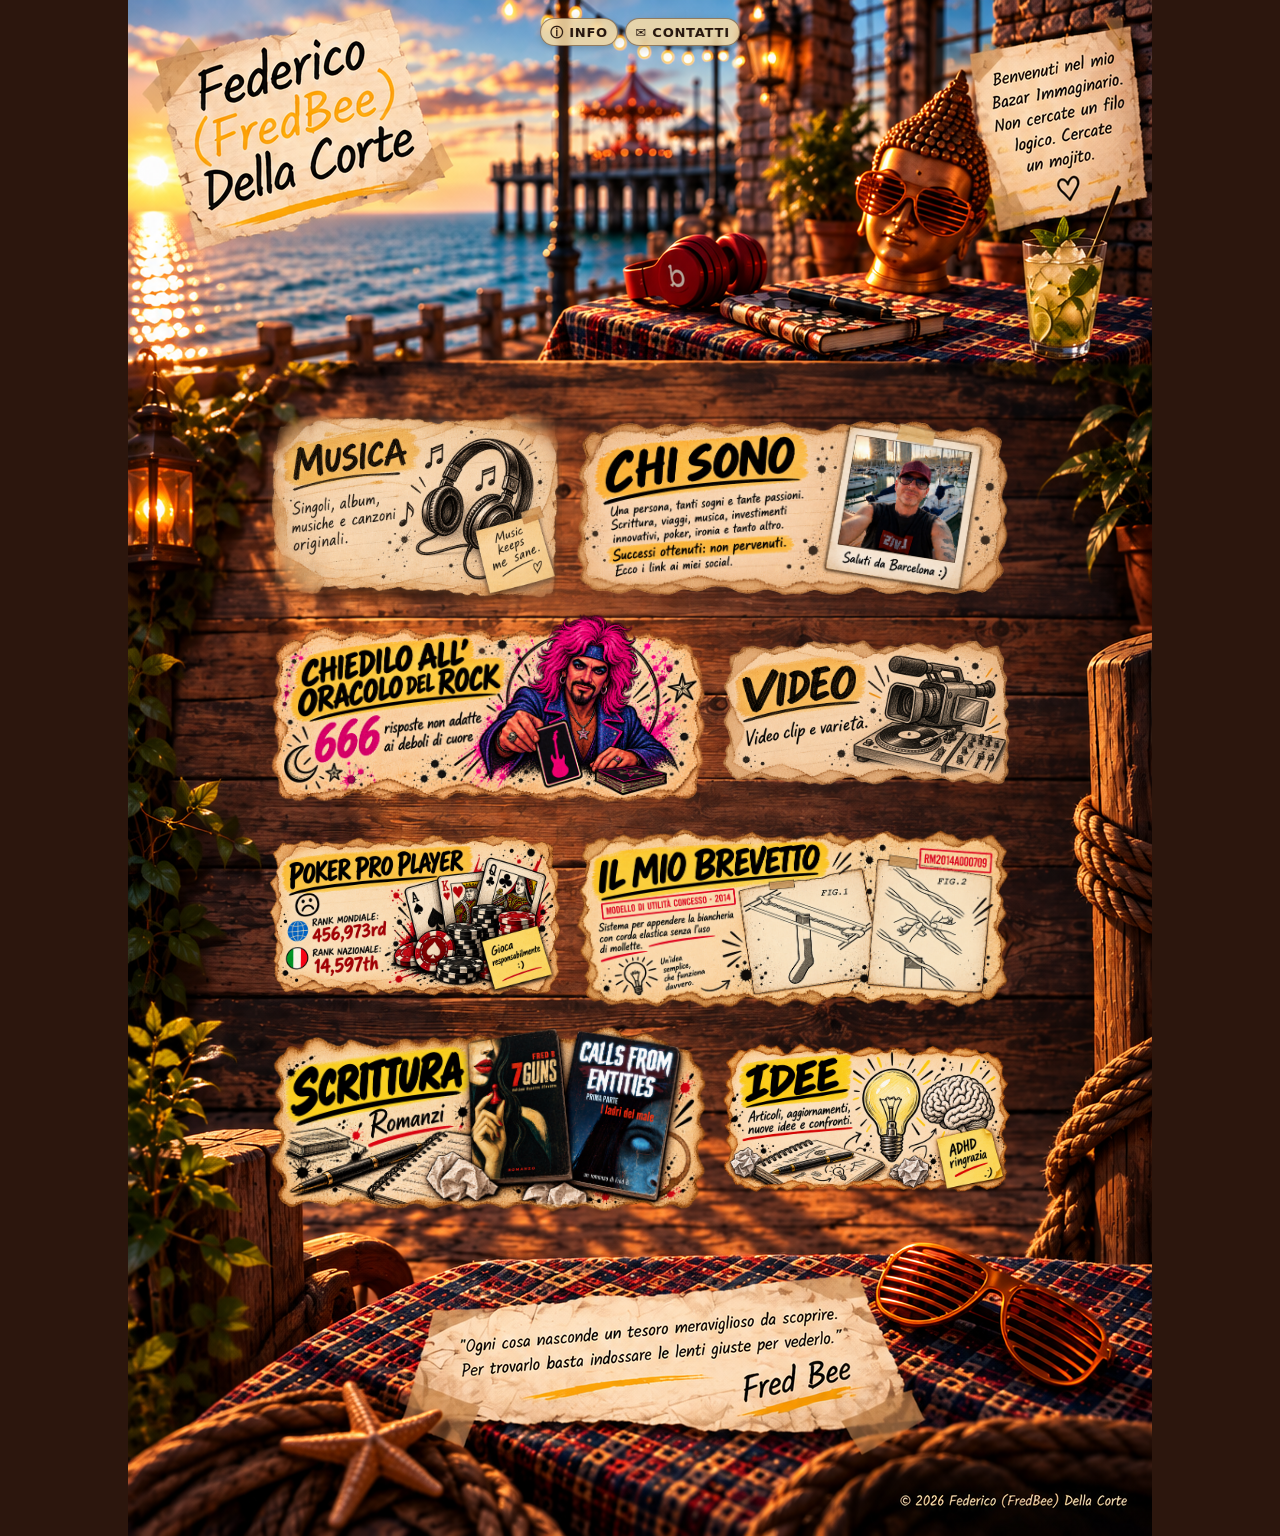
==== index.html @ d3c8e902 "Add files via upload" ====
<!doctype html>
<html lang="it">
<head>
  <meta charset="utf-8">
  <meta name="viewport" content="width=device-width, initial-scale=1">
  <meta name="description" content="Il Bazar Immaginario di Federico (FredBee) Della Corte: musica, scrittura, video, idee, poker, invenzioni e progetti indipendenti.">
  <meta name="theme-color" content="#b87435">
  <title>Federico (FredBee) Della Corte — Bazar Immaginario</title>
  <link rel="stylesheet" href="style.css">
  <script type="application/ld+json">
  {
    "@context":"https://schema.org",
    "@type":"Person",
    "name":"Federico Della Corte",
    "alternateName":["FredBee","Fred B."],
    "sameAs":[
      "https://www.instagram.com/_fredbee_/",
      "https://www.facebook.com/federico.ilrosso.90",
      "https://www.linkedin.com/in/federico-della-corte-25b599165/",
      "https://open.spotify.com/artist/2cmrlFHGVlxnBY5yJMULeA"
    ]
  }
  </script>
</head>
<body>
  <main class="bazar" aria-label="Bazar Immaginario di Federico Della Corte">
    <img class="master" src="assets/master.png" alt="Bazar Immaginario sul mare di Federico FredBee Della Corte">

    <nav class="micro-nav" aria-label="Informazioni e contatti">
      <a href="info.html" class="micro-btn">ⓘ INFO</a>
      <a href="mailto:federicodellacorte@gmail.com?subject=Contatto%20dal%20sito%20FredBee" class="micro-btn">✉ CONTATTI</a>
    </nav>

    <section class="blocks" aria-label="Progetti e attività">
      <div class="block-row row-pg">
        <article class="block small music">
          <img src="assets/blocks/musica.png" alt="Musica — singoli, album, musiche e canzoni originali">
          <a class="hit hit-main" href="https://open.spotify.com/artist/2cmrlFHGVlxnBY5yJMULeA" target="_blank" rel="noopener" aria-label="Ascolta FredBee su Spotify"></a>
        </article>

        <article class="block large about">
          <img src="assets/blocks/chi-sono.png" alt="Chi sono — Federico Della Corte, FredBee, passioni e social">
          <a class="hit hit-left" href="https://www.instagram.com/_fredbee_/" target="_blank" rel="noopener" aria-label="Instagram di Federico Della Corte"></a>
          <a class="hit hit-right" href="https://www.facebook.com/federico.ilrosso.90" target="_blank" rel="noopener" aria-label="Facebook di Federico Della Corte"></a>
        </article>
      </div>

      <div class="block-row row-gp">
        <article class="block large oracle">
          <img src="assets/blocks/oracolo.png" alt="Chiedilo all'Oracolo del Rock — 666 risposte non adatte ai deboli di cuore">
          <a class="hit hit-left" href="https://www.chiediloalloracolodelrock.com/" target="_blank" rel="noopener" aria-label="Visita Chiedilo all'Oracolo del Rock"></a>
          <a class="hit hit-right" href="https://open.spotify.com/playlist/3gXQ5FPC0mRNcdaWWpDBcn?si=XI5HZTtsS4aElM2mNZoh-w" target="_blank" rel="noopener" aria-label="Playlist Spotify dell'Oracolo del Rock"></a>
        </article>

        <article class="block small video">
          <img src="assets/blocks/video.png" alt="Video — video clip e varietà">
          <a class="hit hit-third-left" href="https://www.youtube.com/@FredBeeMusicChannel" target="_blank" rel="noopener" aria-label="FredBee Music Channel su YouTube"></a>
          <a class="hit hit-third-center" href="https://youtube.com/@fredbeevarietychannel" target="_blank" rel="noopener" aria-label="FredBee Variety Channel su YouTube"></a>
          <a class="hit hit-third-right" href="https://www.youtube.com/@ChiediloAllOracoloDelRock" target="_blank" rel="noopener" aria-label="Chiedilo all'Oracolo del Rock su YouTube"></a>
        </article>
      </div>

      <div class="block-row row-pg">
        <article class="block small poker">
          <img src="assets/blocks/poker.png" alt="Poker Pro Player — ranking mondiale 456,973rd e nazionale 14,597th">
          <a class="hit hit-main" href="https://pokerdb.thehendonmob.com/player.php?a=r&amp;n=1281831" target="_blank" rel="noopener" aria-label="Profilo poker di Federico Della Corte su The Hendon Mob"></a>
        </article>

        <article class="block large patent">
          <img src="assets/blocks/brevetto.png" alt="Il mio brevetto — modello di utilità concesso nel 2014 per stendere la biancheria senza mollette">
          <a class="hit hit-main" href="assets/docs/brevetto-originale.pdf" target="_blank" aria-label="Guarda il brevetto originale"></a>
        </article>
      </div>

      <div class="block-row row-gp">
        <article class="block large writing">
          <img src="assets/blocks/scrittura.png" alt="Scrittura — romanzi 7Guns e Calls From Entities di Fred B.">
          <a class="hit hit-left" href="https://www.amazon.it/dp/B0CW1LZ4VV" target="_blank" rel="noopener" aria-label="7Guns su Amazon"></a>
          <a class="hit hit-right" href="https://www.amazon.it/dp/B093X59T35" target="_blank" rel="noopener" aria-label="Calls From Entities su Amazon"></a>
        </article>

        <article class="block small ideas">
          <img src="assets/blocks/idee.png" alt="Idee — articoli, aggiornamenti, nuove idee e confronti">
          <a class="hit hit-main" href="https://www.linkedin.com/in/federico-della-corte-25b599165/" target="_blank" rel="noopener" aria-label="Segui Federico Della Corte su LinkedIn"></a>
        </article>
      </div>
    </section>
  </main>
</body>
</html>
---- style.css ----
*{box-sizing:border-box}
html,body{margin:0;background:#2c160d;color:#24160f;font-family:Georgia,"Times New Roman",serif}
body{min-width:320px}
.bazar{position:relative;width:min(100%,1024px);margin:0 auto;aspect-ratio:2/3;overflow:hidden;background:#b87435}
.master{position:absolute;inset:0;width:100%;height:100%;display:block}

.micro-nav{position:absolute;z-index:5;top:1.2%;left:50%;transform:translateX(-50%);display:flex;gap:.45rem;white-space:nowrap}
.micro-btn{font:700 clamp(9px,1.25vw,13px)/1 system-ui,sans-serif;letter-spacing:.06em;text-decoration:none;color:#25150d;background:rgba(244,218,166,.88);border:1px solid rgba(62,35,20,.5);padding:.48em .7em;border-radius:999px;box-shadow:0 2px 8px rgba(0,0,0,.18);backdrop-filter:blur(2px)}

/* Desktop master geometry: 745 px wide at the 1024 px reference canvas. */
.blocks{position:absolute;z-index:3;left:13.67%;top:26.56%;width:72.75%;display:flex;flex-direction:column;gap:8px}
.block-row{display:grid;width:100%;column-gap:10px;align-items:center}
.block-row.row-pg{grid-template-columns:minmax(0,2fr) minmax(0,3fr)}
.block-row.row-gp{grid-template-columns:minmax(0,3fr) minmax(0,2fr)}
.block{position:relative;min-width:0;height:auto}
.block img{width:100%;height:auto;display:block;object-fit:contain}

.hit{position:absolute;z-index:4;display:block;bottom:5%;height:20%;border-radius:10px}
.hit:focus-visible{outline:3px solid #ffd15b;outline-offset:2px;background:rgba(255,209,91,.18)}
.hit-main{left:7%;right:7%}
.hit-left{left:5%;width:42%}
.hit-right{right:5%;width:42%}

@media(max-width:700px){
  body{background:#b87435}
  .bazar{width:100%;aspect-ratio:auto;min-height:100vh;overflow:visible;background:#b87435}
  .master{position:relative;width:100%;height:auto}
  .blocks{position:relative;left:auto;top:auto;width:94%;margin:-1.5rem auto 2rem;display:flex;flex-direction:column;gap:.45rem}
  .block-row,.block-row.row-pg,.block-row.row-gp{display:flex;flex-direction:column;gap:.45rem}
  .block img{height:auto}
  .micro-nav{position:fixed;top:.55rem;left:50%;transform:translateX(-50%)}
  .micro-btn{font-size:10px;background:rgba(244,218,166,.95)}
}

/* MOBILE FIX v1 — desktop above 700px remains untouched. */
@media(max-width:700px){
  body{background:#2c160d}

  .bazar{
    position:relative;
    display:flex;
    flex-direction:column;
    width:100%;
    max-width:700px;
    min-height:100vh;
    margin:0 auto;
    overflow:visible;
    background:#7b3d1d;
  }

  /* On mobile the tall master is not shown in full: it is split into
     a compact hero crop and a compact closing crop. */
  .master{display:none}

  .bazar::before{
    content:"";
    display:block;
    width:100%;
    aspect-ratio:1024/390;
    flex:0 0 auto;
    background-image:url("assets/master.png");
    background-repeat:no-repeat;
    background-size:100% auto;
    background-position:center top;
  }

  .bazar::after{
    content:"";
    display:block;
    width:100%;
    aspect-ratio:1024/320;
    flex:0 0 auto;
    background-image:url("assets/master.png");
    background-repeat:no-repeat;
    background-size:100% auto;
    background-position:center bottom;
  }

  .micro-nav{
    position:absolute;
    z-index:10;
    top:.55rem;
    left:50%;
    transform:translateX(-50%);
    gap:.35rem;
  }

  .micro-btn{
    font-size:10px;
    padding:.48em .68em;
    background:rgba(244,218,166,.95);
  }

  .blocks{
    position:relative;
    z-index:3;
    left:auto;
    top:auto;
    width:96%;
    margin:.35rem auto .45rem;
    display:flex;
    flex-direction:column;
    gap:.38rem;
  }

  .block-row,
  .block-row.row-pg,
  .block-row.row-gp{
    display:flex;
    flex-direction:column;
    width:100%;
    gap:.38rem;
  }

  .block{
    width:100%;
    min-width:0;
  }

  .block img{
    display:block;
    width:100%;
    height:auto;
    object-fit:contain;
  }
}

/* VIDEO: three equal clickable areas for the three YouTube channels. */
.hit-third-left { left: 0; top: 0; width: 33.333%; height: 100%; }
.hit-third-center { left: 33.333%; top: 0; width: 33.334%; height: 100%; }
.hit-third-right { left: 66.667%; top: 0; width: 33.333%; height: 100%; }
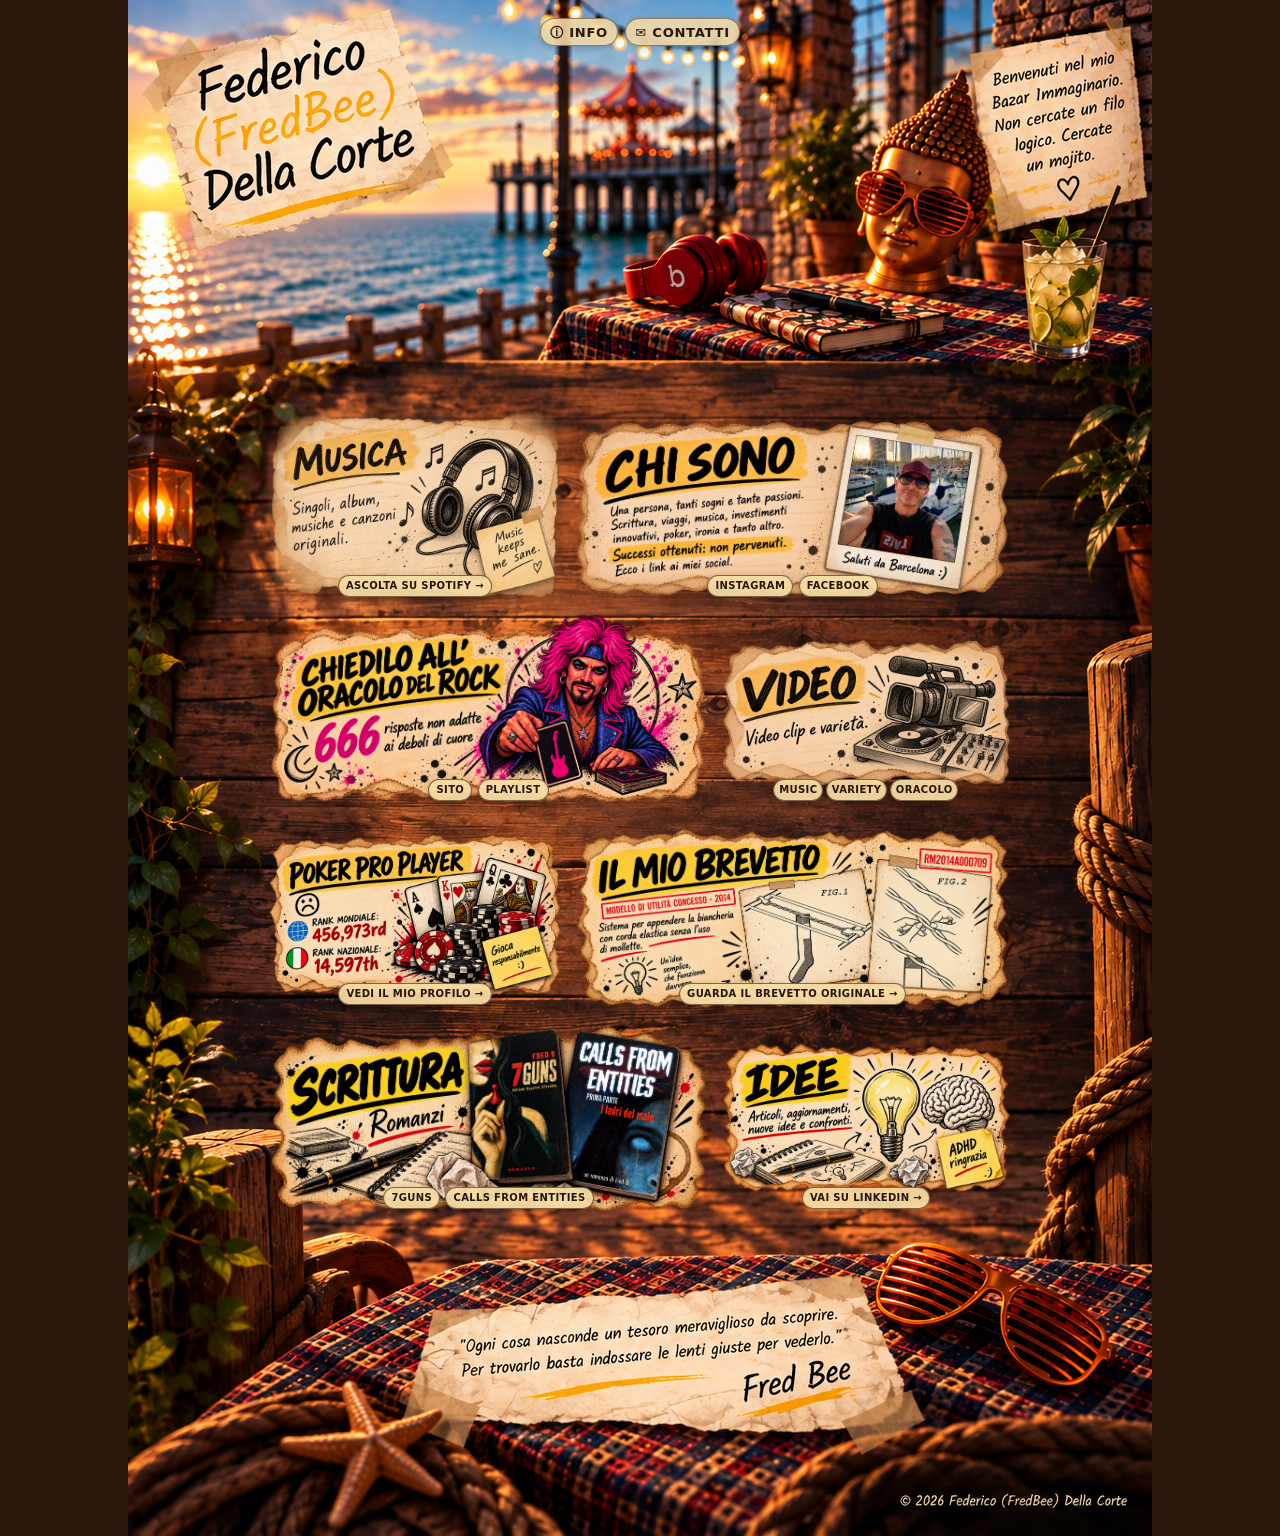
==== commit bca13d5d: "Add files via upload" ====
--- a/index.html
+++ b/index.html
@@ -35,53 +35,48 @@
       <div class="block-row row-pg">
         <article class="block small music">
           <img src="assets/blocks/musica.png" alt="Musica — singoli, album, musiche e canzoni originali">
-          <a class="hit hit-main" href="https://open.spotify.com/artist/2cmrlFHGVlxnBY5yJMULeA" target="_blank" rel="noopener" aria-label="Ascolta FredBee su Spotify"></a>
+          <div class="cta-bar"><a class="cta" href="https://open.spotify.com/artist/2cmrlFHGVlxnBY5yJMULeA" target="_blank" rel="noopener">ASCOLTA SU SPOTIFY →</a></div>
         </article>
 
         <article class="block large about">
           <img src="assets/blocks/chi-sono.png" alt="Chi sono — Federico Della Corte, FredBee, passioni e social">
-          <a class="hit hit-left" href="https://www.instagram.com/_fredbee_/" target="_blank" rel="noopener" aria-label="Instagram di Federico Della Corte"></a>
-          <a class="hit hit-right" href="https://www.facebook.com/federico.ilrosso.90" target="_blank" rel="noopener" aria-label="Facebook di Federico Della Corte"></a>
+          <div class="cta-bar"><a class="cta" href="https://www.instagram.com/_fredbee_/" target="_blank" rel="noopener">INSTAGRAM</a><a class="cta" href="https://www.facebook.com/federico.ilrosso.90" target="_blank" rel="noopener">FACEBOOK</a></div>
         </article>
       </div>
 
       <div class="block-row row-gp">
         <article class="block large oracle">
           <img src="assets/blocks/oracolo.png" alt="Chiedilo all'Oracolo del Rock — 666 risposte non adatte ai deboli di cuore">
-          <a class="hit hit-left" href="https://www.chiediloalloracolodelrock.com/" target="_blank" rel="noopener" aria-label="Visita Chiedilo all'Oracolo del Rock"></a>
-          <a class="hit hit-right" href="https://open.spotify.com/playlist/3gXQ5FPC0mRNcdaWWpDBcn?si=XI5HZTtsS4aElM2mNZoh-w" target="_blank" rel="noopener" aria-label="Playlist Spotify dell'Oracolo del Rock"></a>
+          <div class="cta-bar"><a class="cta" href="https://www.chiediloalloracolodelrock.com/" target="_blank" rel="noopener">SITO</a><a class="cta" href="https://open.spotify.com/playlist/3gXQ5FPC0mRNcdaWWpDBcn?si=XI5HZTtsS4aElM2mNZoh-w" target="_blank" rel="noopener">PLAYLIST</a></div>
         </article>
 
         <article class="block small video">
           <img src="assets/blocks/video.png" alt="Video — video clip e varietà">
-          <a class="hit hit-third-left" href="https://www.youtube.com/@FredBeeMusicChannel" target="_blank" rel="noopener" aria-label="FredBee Music Channel su YouTube"></a>
-          <a class="hit hit-third-center" href="https://youtube.com/@fredbeevarietychannel" target="_blank" rel="noopener" aria-label="FredBee Variety Channel su YouTube"></a>
-          <a class="hit hit-third-right" href="https://www.youtube.com/@ChiediloAllOracoloDelRock" target="_blank" rel="noopener" aria-label="Chiedilo all'Oracolo del Rock su YouTube"></a>
+          <div class="cta-bar cta-three"><a class="cta" href="https://www.youtube.com/@FredBeeMusicChannel" target="_blank" rel="noopener">MUSIC</a><a class="cta" href="https://youtube.com/@fredbeevarietychannel" target="_blank" rel="noopener">VARIETY</a><a class="cta" href="https://www.youtube.com/@ChiediloAllOracoloDelRock" target="_blank" rel="noopener">ORACOLO</a></div>
         </article>
       </div>
 
       <div class="block-row row-pg">
         <article class="block small poker">
           <img src="assets/blocks/poker.png" alt="Poker Pro Player — ranking mondiale 456,973rd e nazionale 14,597th">
-          <a class="hit hit-main" href="https://pokerdb.thehendonmob.com/player.php?a=r&amp;n=1281831" target="_blank" rel="noopener" aria-label="Profilo poker di Federico Della Corte su The Hendon Mob"></a>
+          <div class="cta-bar"><a class="cta" href="https://pokerdb.thehendonmob.com/player.php?a=r&amp;n=1281831" target="_blank" rel="noopener">VEDI IL MIO PROFILO →</a></div>
         </article>
 
         <article class="block large patent">
           <img src="assets/blocks/brevetto.png" alt="Il mio brevetto — modello di utilità concesso nel 2014 per stendere la biancheria senza mollette">
-          <a class="hit hit-main" href="assets/docs/brevetto-originale.pdf" target="_blank" aria-label="Guarda il brevetto originale"></a>
+          <div class="cta-bar"><a class="cta" href="assets/docs/brevetto-originale.pdf" target="_blank">GUARDA IL BREVETTO ORIGINALE →</a></div>
         </article>
       </div>
 
       <div class="block-row row-gp">
         <article class="block large writing">
           <img src="assets/blocks/scrittura.png" alt="Scrittura — romanzi 7Guns e Calls From Entities di Fred B.">
-          <a class="hit hit-left" href="https://www.amazon.it/dp/B0CW1LZ4VV" target="_blank" rel="noopener" aria-label="7Guns su Amazon"></a>
-          <a class="hit hit-right" href="https://www.amazon.it/dp/B093X59T35" target="_blank" rel="noopener" aria-label="Calls From Entities su Amazon"></a>
+          <div class="cta-bar"><a class="cta" href="https://www.amazon.it/dp/B0CW1LZ4VV" target="_blank" rel="noopener">7GUNS</a><a class="cta" href="https://www.amazon.it/dp/B093X59T35" target="_blank" rel="noopener">CALLS FROM ENTITIES</a></div>
         </article>
 
         <article class="block small ideas">
           <img src="assets/blocks/idee.png" alt="Idee — articoli, aggiornamenti, nuove idee e confronti">
-          <a class="hit hit-main" href="https://www.linkedin.com/in/federico-della-corte-25b599165/" target="_blank" rel="noopener" aria-label="Segui Federico Della Corte su LinkedIn"></a>
+          <div class="cta-bar"><a class="cta" href="https://www.linkedin.com/in/federico-della-corte-25b599165/" target="_blank" rel="noopener">VAI SU LINKEDIN →</a></div>
         </article>
       </div>
     </section>
--- a/style.css
+++ b/style.css
@@ -129,3 +129,46 @@
 .hit-third-left { left: 0; top: 0; width: 33.333%; height: 100%; }
 .hit-third-center { left: 33.333%; top: 0; width: 33.334%; height: 100%; }
 .hit-third-right { left: 66.667%; top: 0; width: 33.333%; height: 100%; }
+
+/* Visible CTA links — added without changing the approved block/grid geometry. */
+.cta-bar{
+  position:absolute;
+  z-index:6;
+  left:6%;
+  right:6%;
+  bottom:3.5%;
+  display:flex;
+  justify-content:center;
+  align-items:center;
+  gap:.32rem;
+  pointer-events:none;
+}
+.cta{
+  pointer-events:auto;
+  display:inline-flex;
+  align-items:center;
+  justify-content:center;
+  min-height:22px;
+  padding:.42em .72em;
+  border:1px solid rgba(54,31,17,.62);
+  border-radius:999px;
+  background:rgba(246,220,164,.94);
+  box-shadow:0 2px 7px rgba(0,0,0,.20);
+  color:#24150d;
+  font:800 clamp(7px,.88vw,10px)/1.05 system-ui,sans-serif;
+  letter-spacing:.035em;
+  text-align:center;
+  text-decoration:none;
+  white-space:nowrap;
+}
+.cta:hover{transform:translateY(-1px);background:rgba(255,231,178,.98)}
+.cta:focus-visible{outline:3px solid #ffd15b;outline-offset:2px}
+.cta-three{left:2.5%;right:2.5%;gap:.18rem}
+.cta-three .cta{padding:.38em .48em}
+
+@media(max-width:700px){
+  .cta-bar{left:5%;right:5%;bottom:3%;gap:.4rem}
+  .cta{min-height:30px;padding:.52em .8em;font-size:clamp(8px,2.35vw,11px)}
+  .cta-three{left:3%;right:3%;gap:.25rem}
+  .cta-three .cta{padding:.48em .62em}
+}
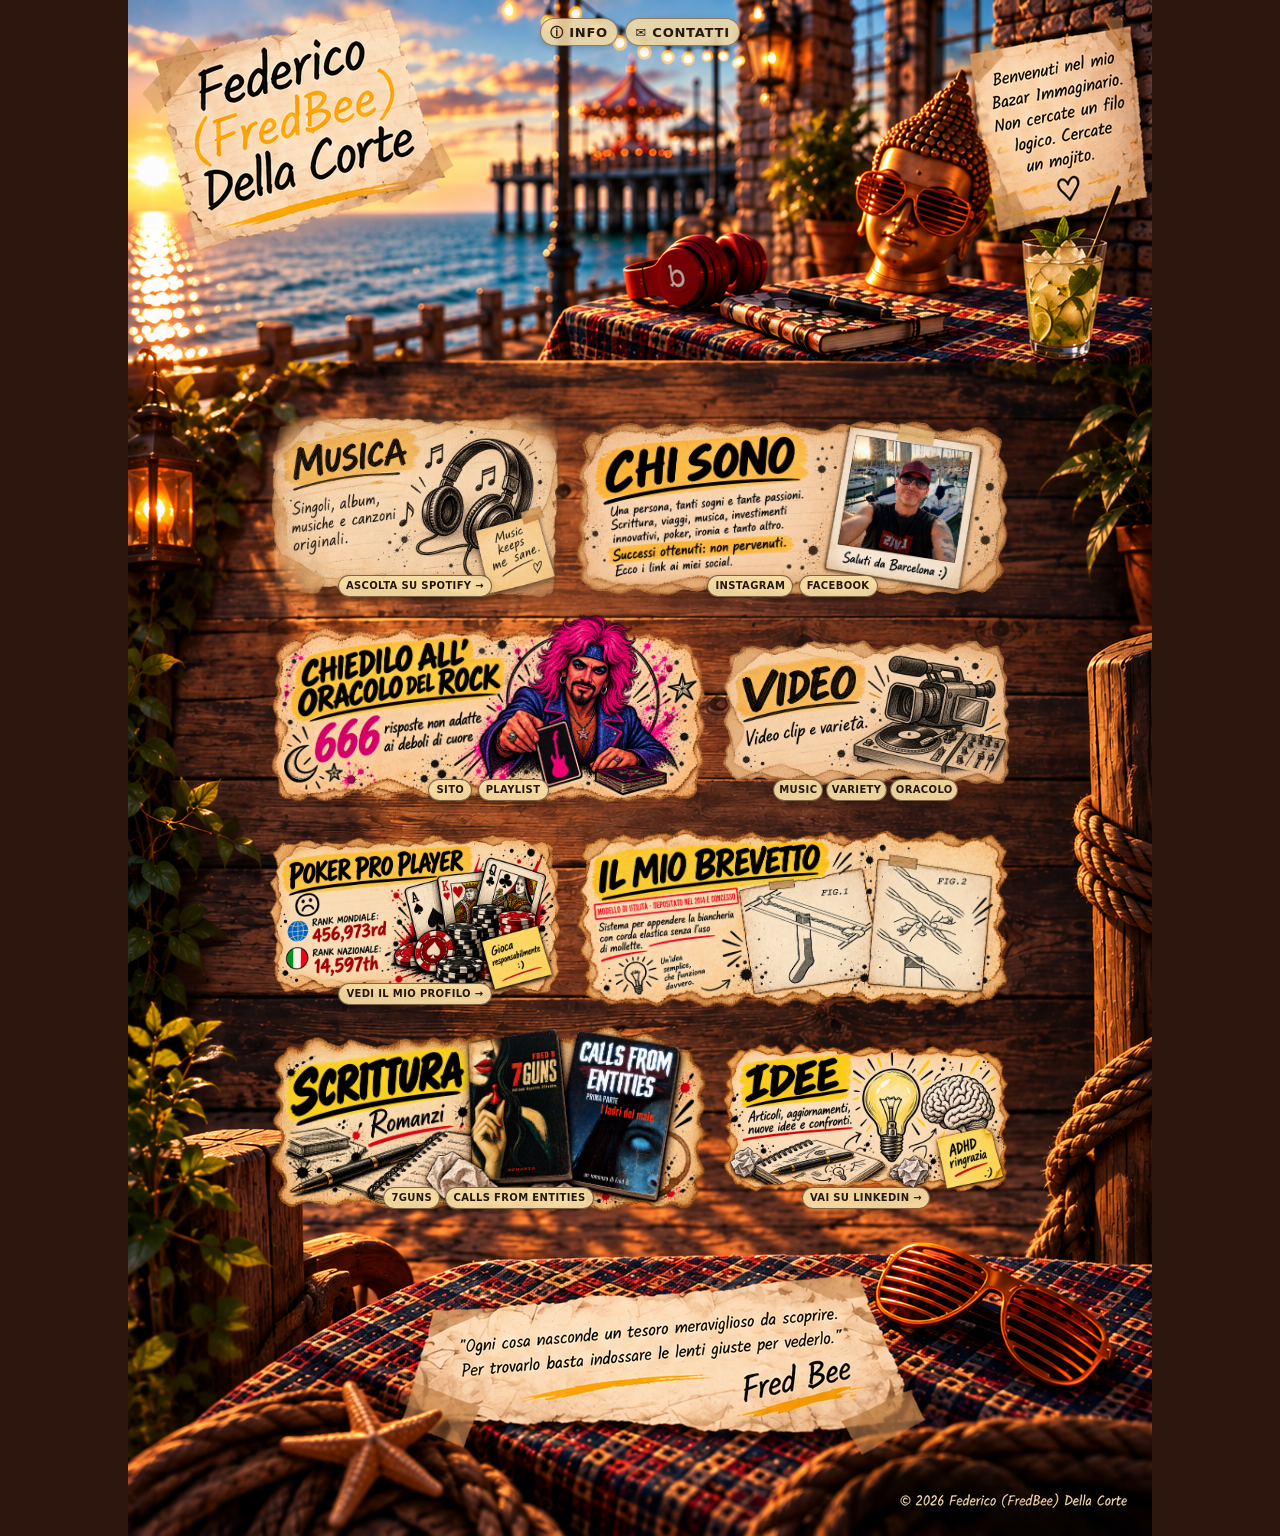
==== commit ee683c77: "Add files via upload" ====
--- a/index.html
+++ b/index.html
@@ -6,7 +6,7 @@
   <meta name="description" content="Il Bazar Immaginario di Federico (FredBee) Della Corte: musica, scrittura, video, idee, poker, invenzioni e progetti indipendenti.">
   <meta name="theme-color" content="#b87435">
   <title>Federico (FredBee) Della Corte — Bazar Immaginario</title>
-  <link rel="stylesheet" href="style.css">
+  <link rel="stylesheet" href="style.css?v=20260905-mobile-cta">
   <script type="application/ld+json">
   {
     "@context":"https://schema.org",
@@ -64,14 +64,13 @@
 
         <article class="block large patent">
           <img src="assets/blocks/brevetto.png" alt="Il mio brevetto — modello di utilità concesso nel 2014 per stendere la biancheria senza mollette">
-          <div class="cta-bar"><a class="cta" href="assets/docs/brevetto-originale.pdf" target="_blank">GUARDA IL BREVETTO ORIGINALE →</a></div>
         </article>
       </div>
 
       <div class="block-row row-gp">
         <article class="block large writing">
           <img src="assets/blocks/scrittura.png" alt="Scrittura — romanzi 7Guns e Calls From Entities di Fred B.">
-          <div class="cta-bar"><a class="cta" href="https://www.amazon.it/dp/B0CW1LZ4VV" target="_blank" rel="noopener">7GUNS</a><a class="cta" href="https://www.amazon.it/dp/B093X59T35" target="_blank" rel="noopener">CALLS FROM ENTITIES</a></div>
+          <div class="cta-bar"><a class="cta" href="https://www.amazon.it/dp/B01B0OFW8Y" target="_blank" rel="noopener">7GUNS</a><a class="cta" href="https://www.amazon.it/dp/B093X59T35" target="_blank" rel="noopener">CALLS FROM ENTITIES</a></div>
         </article>
 
         <article class="block small ideas">
--- a/style.css
+++ b/style.css
@@ -172,3 +172,27 @@
   .cta-three{left:3%;right:3%;gap:.25rem}
   .cta-three .cta{padding:.48em .62em}
 }
+
+
+/* MOBILE CTA visibility hardening + cache-safe build. */
+@media(max-width:700px){
+  .block{position:relative;}
+  .cta-bar{
+    display:flex !important;
+    visibility:visible !important;
+    opacity:1 !important;
+    z-index:20 !important;
+    pointer-events:none;
+  }
+  .cta{
+    display:inline-flex !important;
+    visibility:visible !important;
+    opacity:1 !important;
+    position:relative;
+    z-index:21;
+    pointer-events:auto;
+    background:#f6dca4;
+    color:#24150d;
+    border:1px solid rgba(54,31,17,.72);
+  }
+}
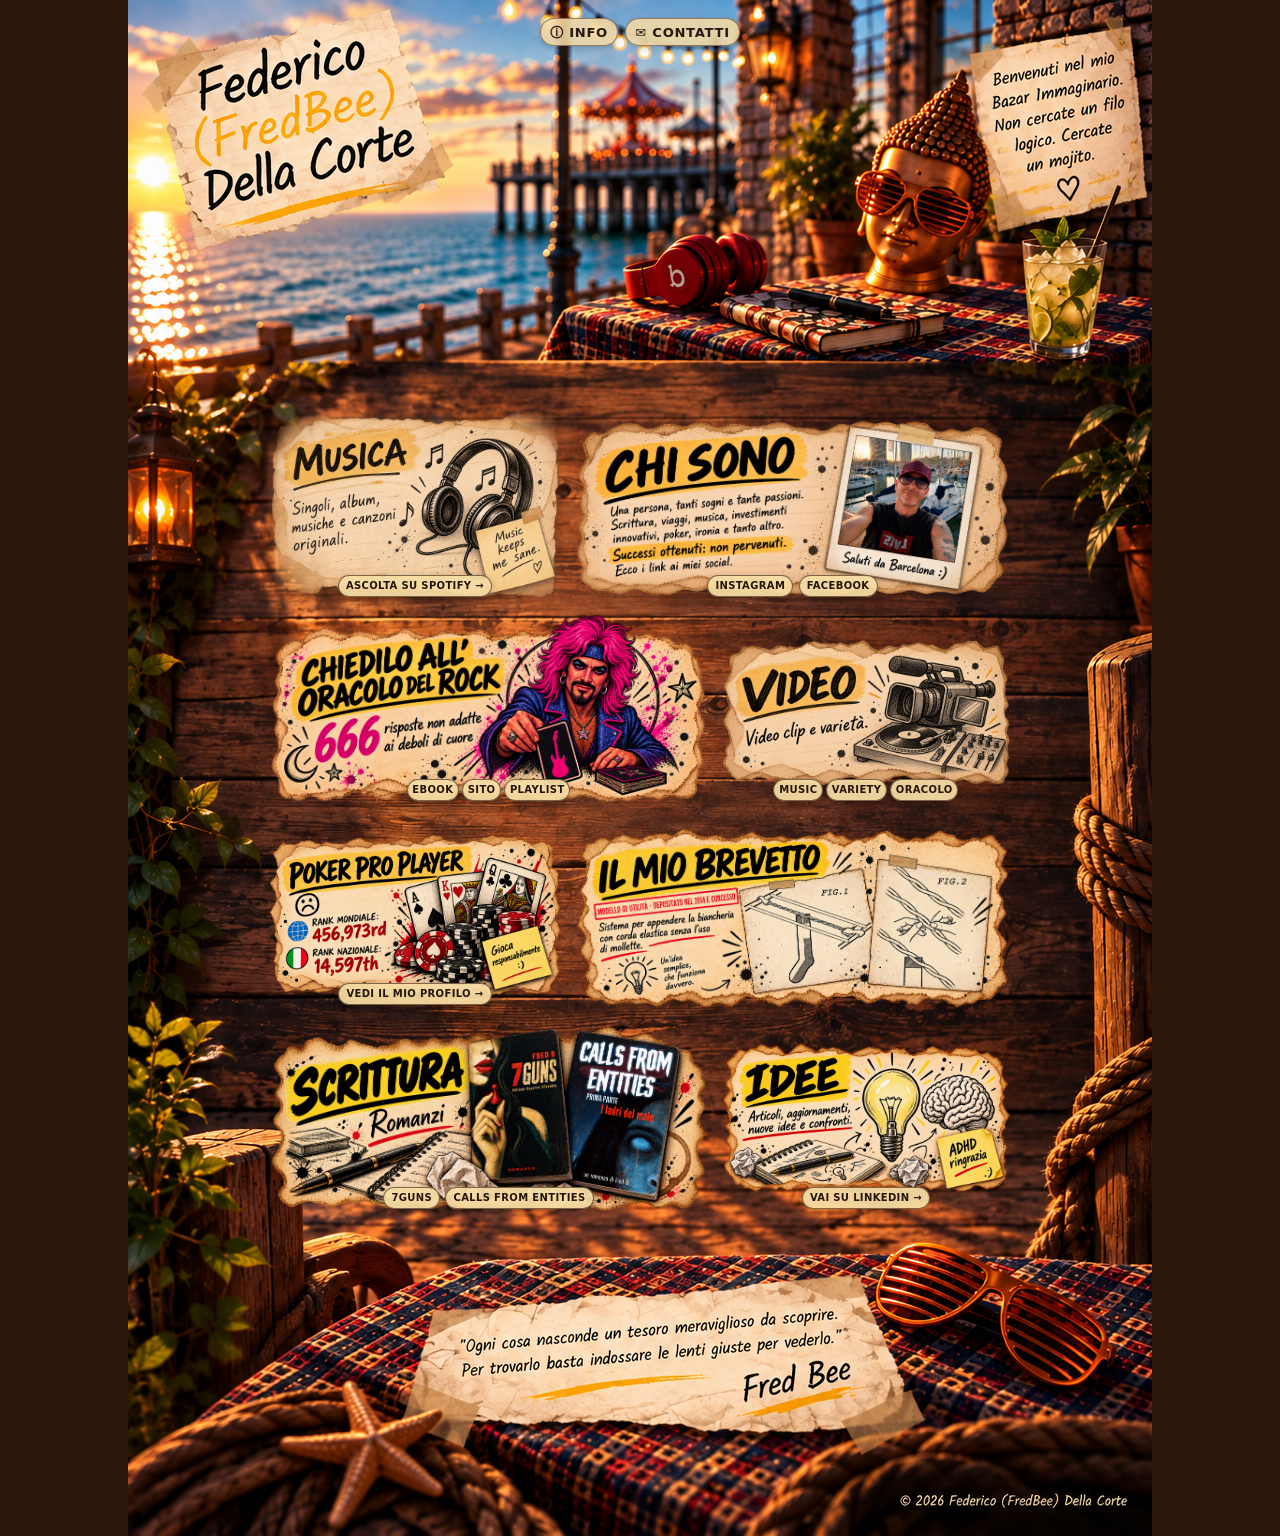
==== commit 0910c7fd: "Add files via upload" ====
--- a/index.html
+++ b/index.html
@@ -47,7 +47,7 @@
       <div class="block-row row-gp">
         <article class="block large oracle">
           <img src="assets/blocks/oracolo.png" alt="Chiedilo all'Oracolo del Rock — 666 risposte non adatte ai deboli di cuore">
-          <div class="cta-bar"><a class="cta" href="https://www.chiediloalloracolodelrock.com/" target="_blank" rel="noopener">SITO</a><a class="cta" href="https://open.spotify.com/playlist/3gXQ5FPC0mRNcdaWWpDBcn?si=XI5HZTtsS4aElM2mNZoh-w" target="_blank" rel="noopener">PLAYLIST</a></div>
+          <div class="cta-bar cta-three"><a class="cta" href="https://www.amazon.it/dp/B0HJ344BTD" target="_blank" rel="noopener">EBOOK</a><a class="cta" href="https://www.chiediloalloracolodelrock.com/" target="_blank" rel="noopener">SITO</a><a class="cta" href="https://open.spotify.com/playlist/3gXQ5FPC0mRNcdaWWpDBcn?si=XI5HZTtsS4aElM2mNZoh-w" target="_blank" rel="noopener">PLAYLIST</a></div>
         </article>
 
         <article class="block small video">
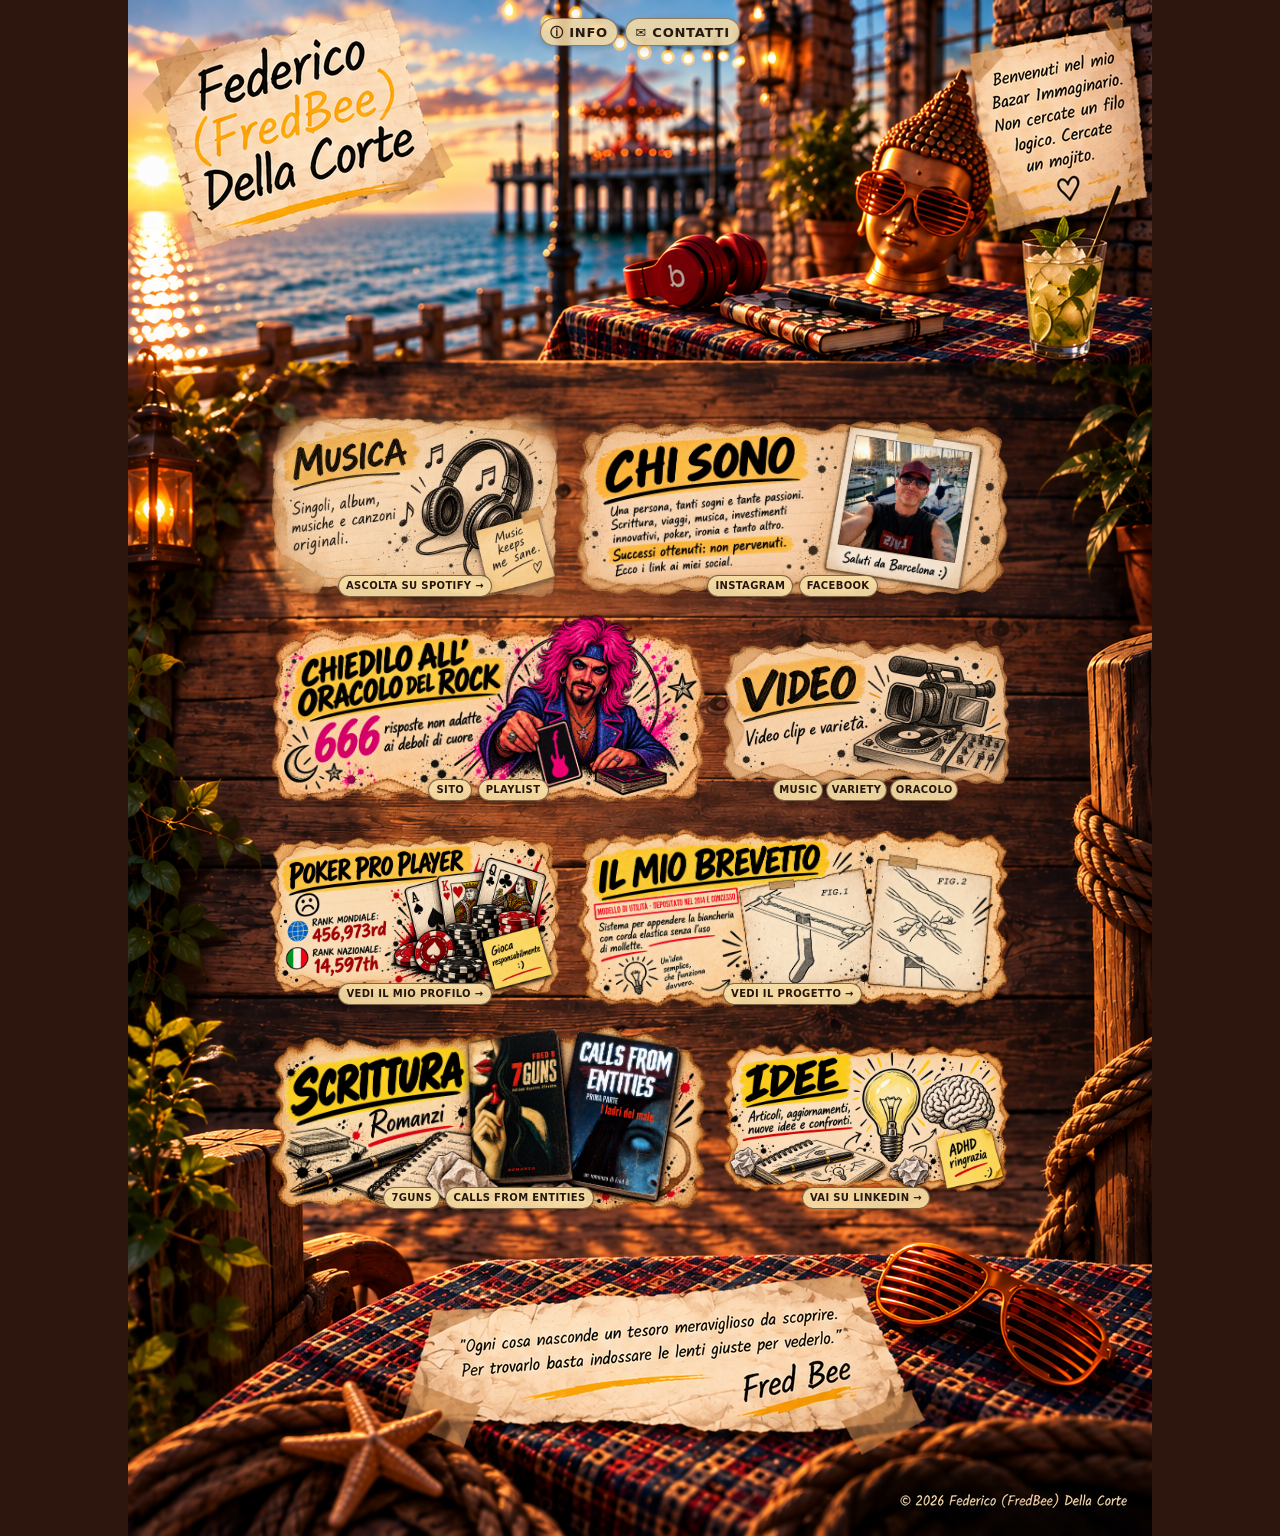
==== commit 756931ee: "Add files via upload" ====
--- a/index.html
+++ b/index.html
@@ -47,7 +47,7 @@
       <div class="block-row row-gp">
         <article class="block large oracle">
           <img src="assets/blocks/oracolo.png" alt="Chiedilo all'Oracolo del Rock — 666 risposte non adatte ai deboli di cuore">
-          <div class="cta-bar cta-three"><a class="cta" href="https://www.amazon.it/dp/B0HJ344BTD" target="_blank" rel="noopener">EBOOK</a><a class="cta" href="https://www.chiediloalloracolodelrock.com/" target="_blank" rel="noopener">SITO</a><a class="cta" href="https://open.spotify.com/playlist/3gXQ5FPC0mRNcdaWWpDBcn?si=XI5HZTtsS4aElM2mNZoh-w" target="_blank" rel="noopener">PLAYLIST</a></div>
+          <div class="cta-bar"><a class="cta" href="https://www.chiediloalloracolodelrock.com/" target="_blank" rel="noopener">SITO</a><a class="cta" href="https://open.spotify.com/playlist/3gXQ5FPC0mRNcdaWWpDBcn?si=XI5HZTtsS4aElM2mNZoh-w" target="_blank" rel="noopener">PLAYLIST</a></div>
         </article>
 
         <article class="block small video">
@@ -64,6 +64,7 @@
 
         <article class="block large patent">
           <img src="assets/blocks/brevetto.png" alt="Il mio brevetto — modello di utilità concesso nel 2014 per stendere la biancheria senza mollette">
+          <div class="cta-bar"><a class="cta" href="assets/brevetto-flyer-2026.png" target="_blank" rel="noopener">VEDI IL PROGETTO →</a></div>
         </article>
       </div>
 
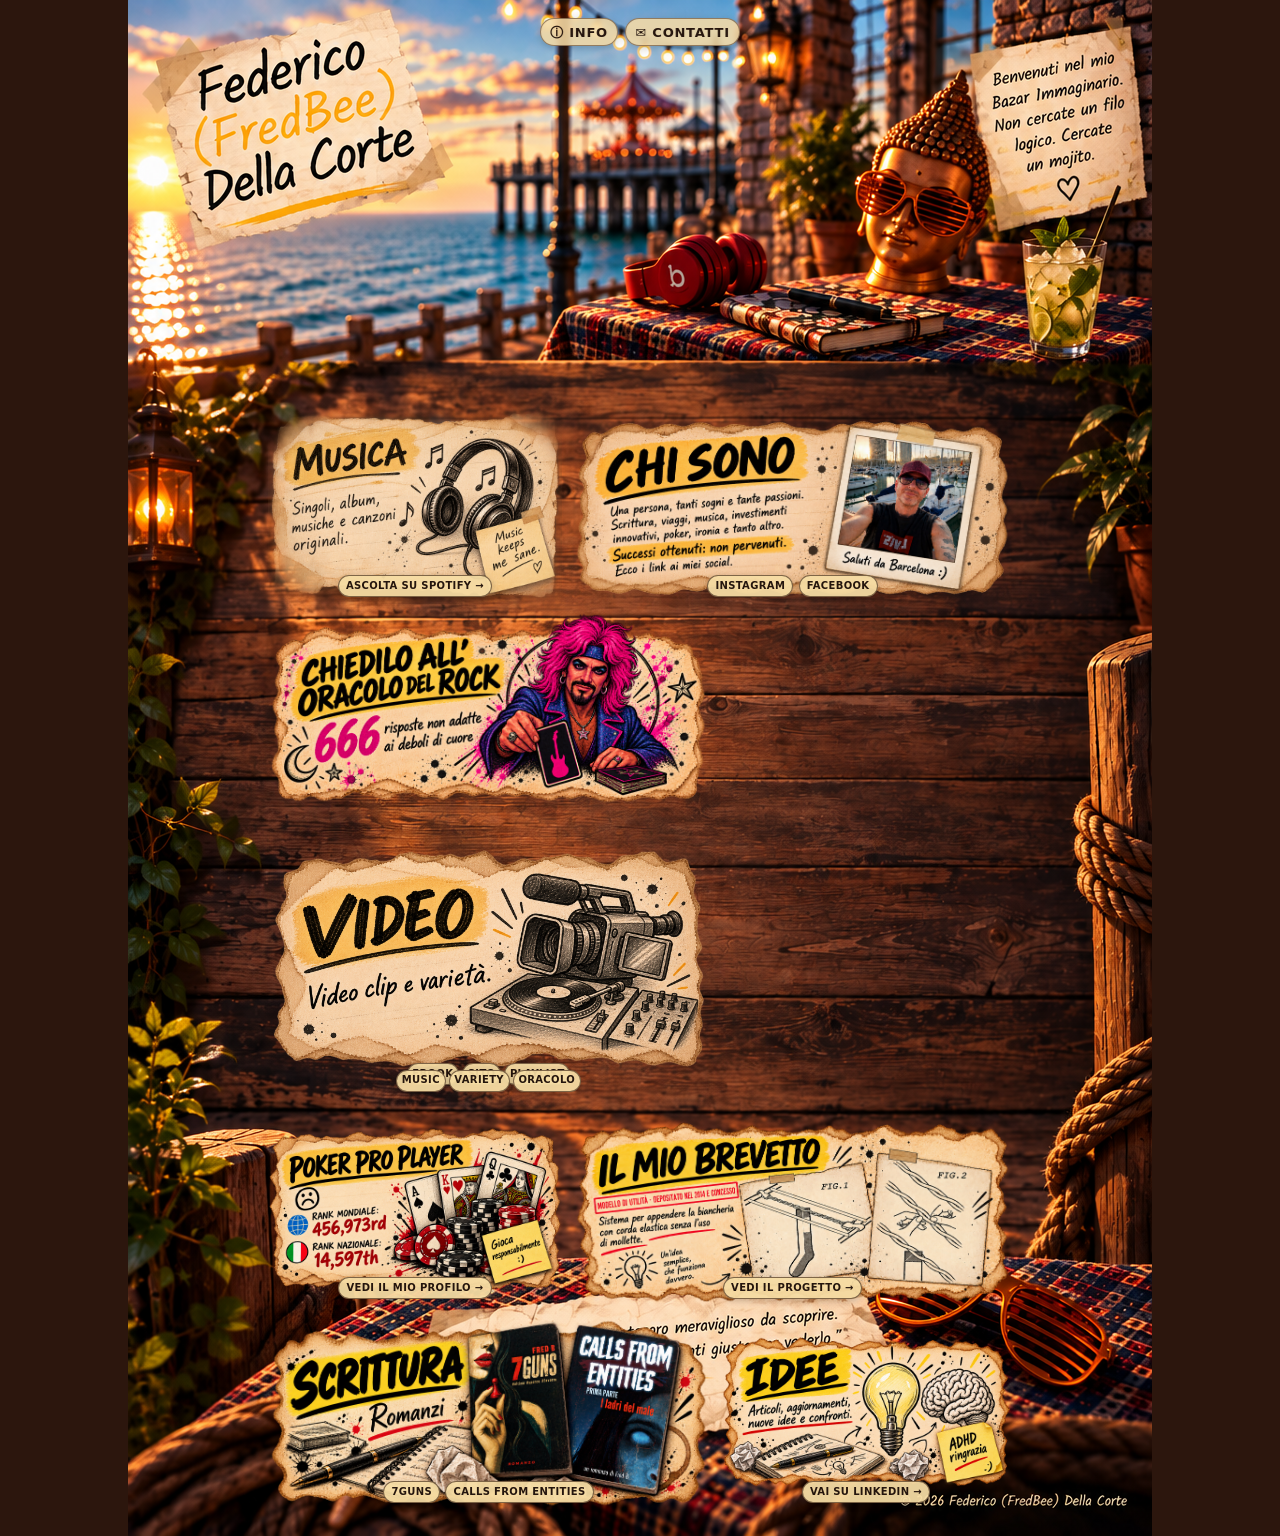
==== commit e02f9008: "Update index.html" ====
--- a/index.html
+++ b/index.html
@@ -47,8 +47,7 @@
       <div class="block-row row-gp">
         <article class="block large oracle">
           <img src="assets/blocks/oracolo.png" alt="Chiedilo all'Oracolo del Rock — 666 risposte non adatte ai deboli di cuore">
-          <div class="cta-bar"><a class="cta" href="https://www.chiediloalloracolodelrock.com/" target="_blank" rel="noopener">SITO</a><a class="cta" href="https://open.spotify.com/playlist/3gXQ5FPC0mRNcdaWWpDBcn?si=XI5HZTtsS4aElM2mNZoh-w" target="_blank" rel="noopener">PLAYLIST</a></div>
-        </article>
+<div class="cta-bar cta-three"><a class="cta" href="https://www.amazon.it/dp/B0HJ344BTD" target="_blank" rel="noopener">EBOOK</a><a class="cta" href="https://www.chiediloalloracolodelrock.com/" target="_blank" rel="noopener">SITO</a><a class="cta" href="https://open.spotify.com/playlist/3gXQ5FPC0mRNcdaWWpDBcn?si=XI5HZTtsS4aElM2mNZoh-w" target="_blank" rel="noopener">PLAYLIST</a></div>
 
         <article class="block small video">
           <img src="assets/blocks/video.png" alt="Video — video clip e varietà">
--- a/style.css
+++ b/style.css
@@ -45,7 +45,7 @@
     min-height:100vh;
     margin:0 auto;
     overflow:visible;
-    background:#7b3d1d;
+    background:#7b3d1d url("assets/legno-mobile.jpg") center top / cover repeat-y;
   }
 
   /* On mobile the tall master is not shown in full: it is split into
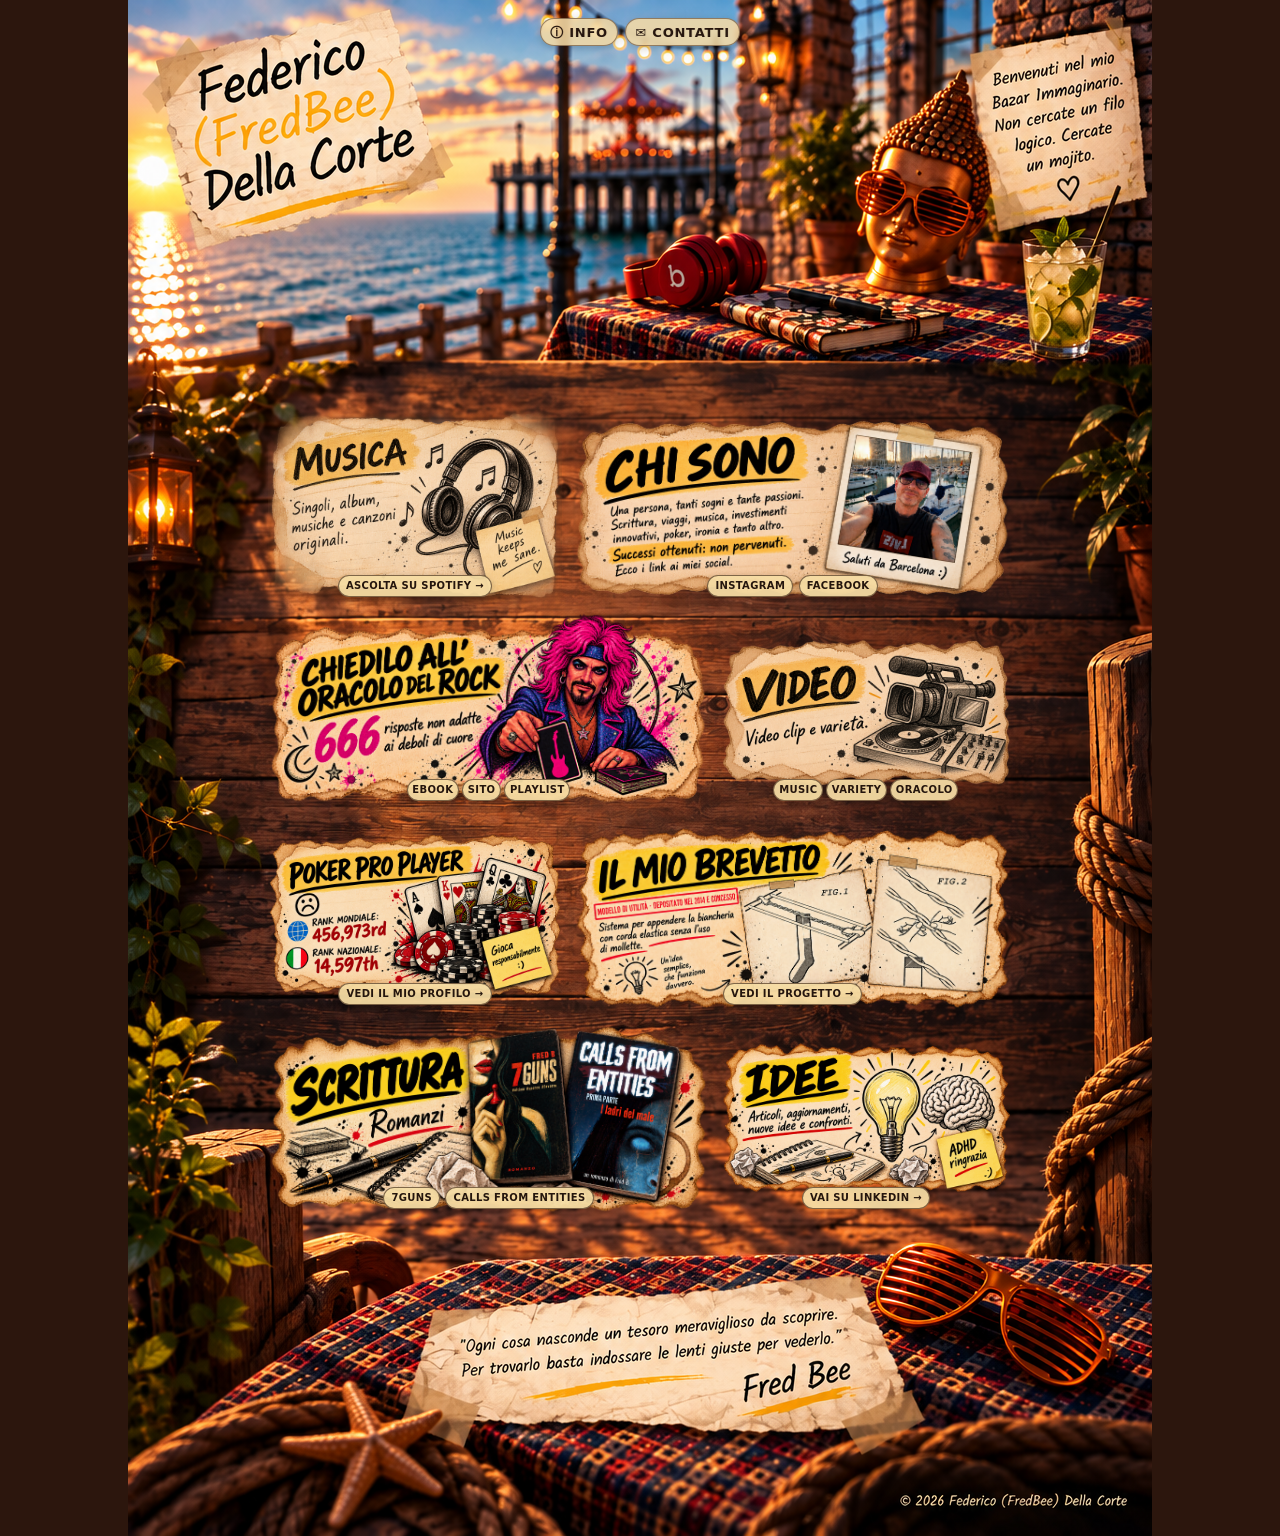
==== commit 4f7220e2: "Update index.html" ====
--- a/index.html
+++ b/index.html
@@ -47,8 +47,9 @@
       <div class="block-row row-gp">
         <article class="block large oracle">
           <img src="assets/blocks/oracolo.png" alt="Chiedilo all'Oracolo del Rock — 666 risposte non adatte ai deboli di cuore">
-<div class="cta-bar cta-three"><a class="cta" href="https://www.amazon.it/dp/B0HJ344BTD" target="_blank" rel="noopener">EBOOK</a><a class="cta" href="https://www.chiediloalloracolodelrock.com/" target="_blank" rel="noopener">SITO</a><a class="cta" href="https://open.spotify.com/playlist/3gXQ5FPC0mRNcdaWWpDBcn?si=XI5HZTtsS4aElM2mNZoh-w" target="_blank" rel="noopener">PLAYLIST</a></div>
-
+          <div class="cta-bar cta-three"><a class="cta" href="https://www.amazon.it/dp/B0HJ344BTD" target="_blank" rel="noopener">EBOOK</a><a class="cta" href="https://www.chiediloalloracolodelrock.com/" target="_blank" rel="noopener">SITO</a><a class="cta" href="https://open.spotify.com/playlist/3gXQ5FPC0mRNcdaWWpDBcn?si=XI5HZTtsS4aElM2mNZoh-w" target="_blank" rel="noopener">PLAYLIST</a></div>
+        </article>
+          
         <article class="block small video">
           <img src="assets/blocks/video.png" alt="Video — video clip e varietà">
           <div class="cta-bar cta-three"><a class="cta" href="https://www.youtube.com/@FredBeeMusicChannel" target="_blank" rel="noopener">MUSIC</a><a class="cta" href="https://youtube.com/@fredbeevarietychannel" target="_blank" rel="noopener">VARIETY</a><a class="cta" href="https://www.youtube.com/@ChiediloAllOracoloDelRock" target="_blank" rel="noopener">ORACOLO</a></div>
